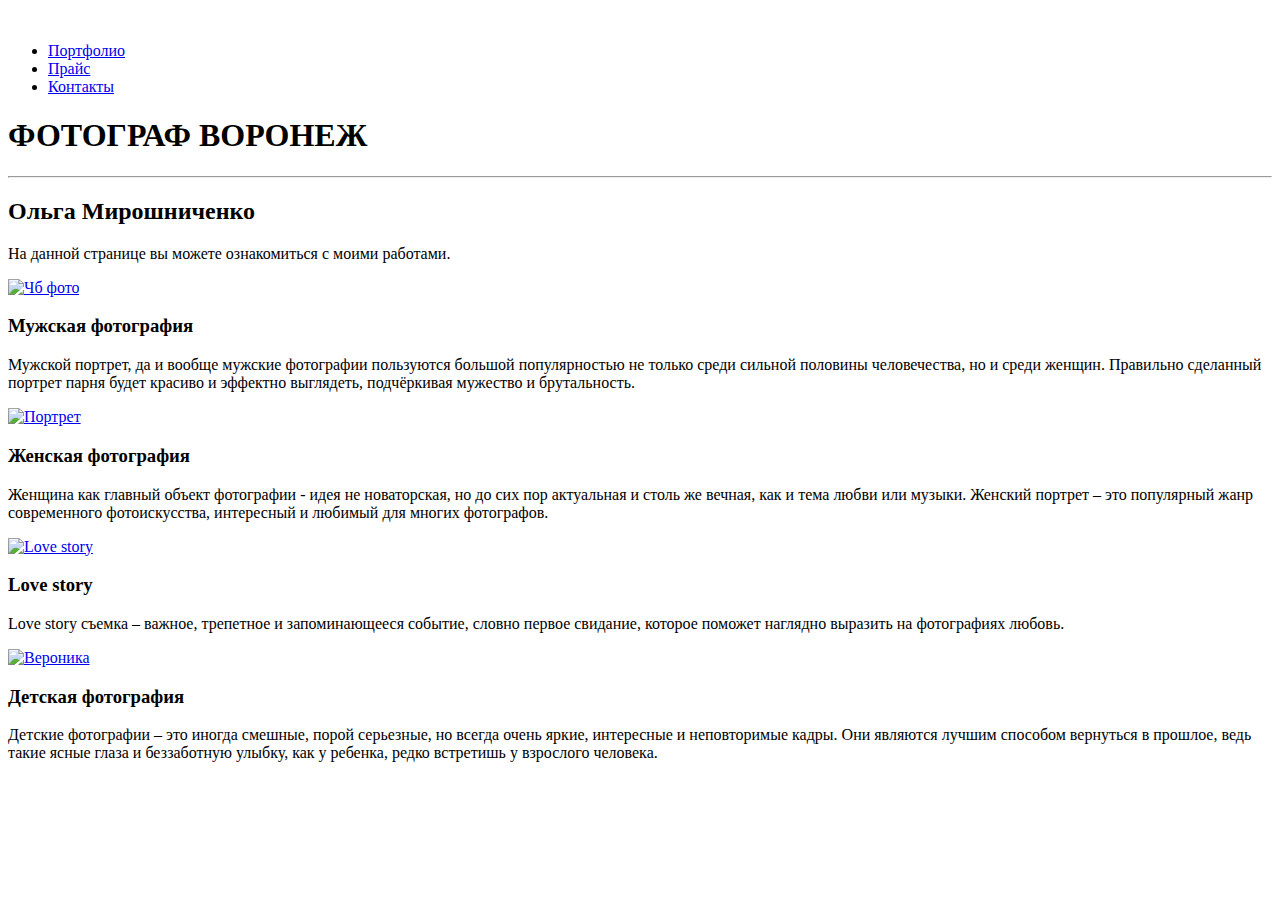
==== index.html @ 82e8f98e "Update index.html" ====
<!DOCTYPE html>
<html lang="ru">
<head>
<meta charset="utf-8">
<meta name="viewport" content="width=device-width, initial-scale=1">
<link rel="stylesheet" href="style.css">
<title>Фотограф Воронеж</title>
<body>
<header>
  <div class="wrap">
 <div class="header">
<div class="logo">
  <a href=""><img src="logo.png" alt=""/></a>
 </div>
          <div class="nav">
  <ul>
   <li class="active"><a href="index.html">Портфолио</a></li>
   <li><a href="прайс.html">Прайс</a></li>
   <li><a href="контакты.html">Контакты</a></li>
  </ul>
 </div>
 <div class="clear"></div> 
 </div>
 </div>
</header>
<section>
<h1>ФОТОГРАФ ВОРОНЕЖ</h1>
<hr>
<h2>Ольга Мирошниченко</h2>
<p>На данной странице вы можете ознакомиться с моими работами.</p>

<div class="row">
  <div class="column">
    <div class="content">
    <a target="_blank"  href="чб фото.jpg">
      <img src="чб фото.jpg" alt="Чб фото">
    </a>  
      <h3>Мужская фотография</h3>
      <p>Мужской портрет, да и вообще мужские фотографии пользуются большой популярностью не только среди сильной половины человечества, но и среди женщин. Правильно сделанный портрет парня будет красиво и эффектно выглядеть, подчёркивая мужество и брутальность.</p>
    </div>
  </div>
  <div class="column">
    <div class="content">
  <a target="_blank"  href="портрет.jpg">
    <img src="портрет.jpg" alt="Портрет">
  </a>
      <h3>Женская фотография</h3>
      <p>Женщина как главный объект фотографии - идея не новаторская, но до сих пор актуальная и столь же вечная, как и тема любви или музыки. Женский портрет – это популярный жанр современного фотоискусства, интересный и любимый для многих фотографов.</p>
    </div>
  </div>
  <div class="column">
    <div class="content">
  <a target="_blank"  href="love story.jpg">
    <img src="love story.jpg" alt="Love story">
  </a>
      <h3>Love story</h3>
      <p>Love story съемка – важное, трепетное и запоминающееся событие, словно первое свидание, которое поможет наглядно выразить на фотографиях любовь.</p>
    </div>
  </div>
  <div class="column">
    <div class="content">
  <a target="_blank"  href="Вероника.jpg">
    <img src="Вероника.jpg" alt="Вероника">
  </a>
      <h3>Детская фотография</h3>
      <p>Детские фотографии – это иногда смешные, порой серьезные, но всегда очень яркие, интересные и неповторимые кадры. Они являются лучшим способом вернуться в прошлое, ведь такие ясные глаза и беззаботную улыбку, как у ребенка, редко встретишь у взрослого человека.</p>
    </div>
 </div>
</div>
</section>
</body>
</html>
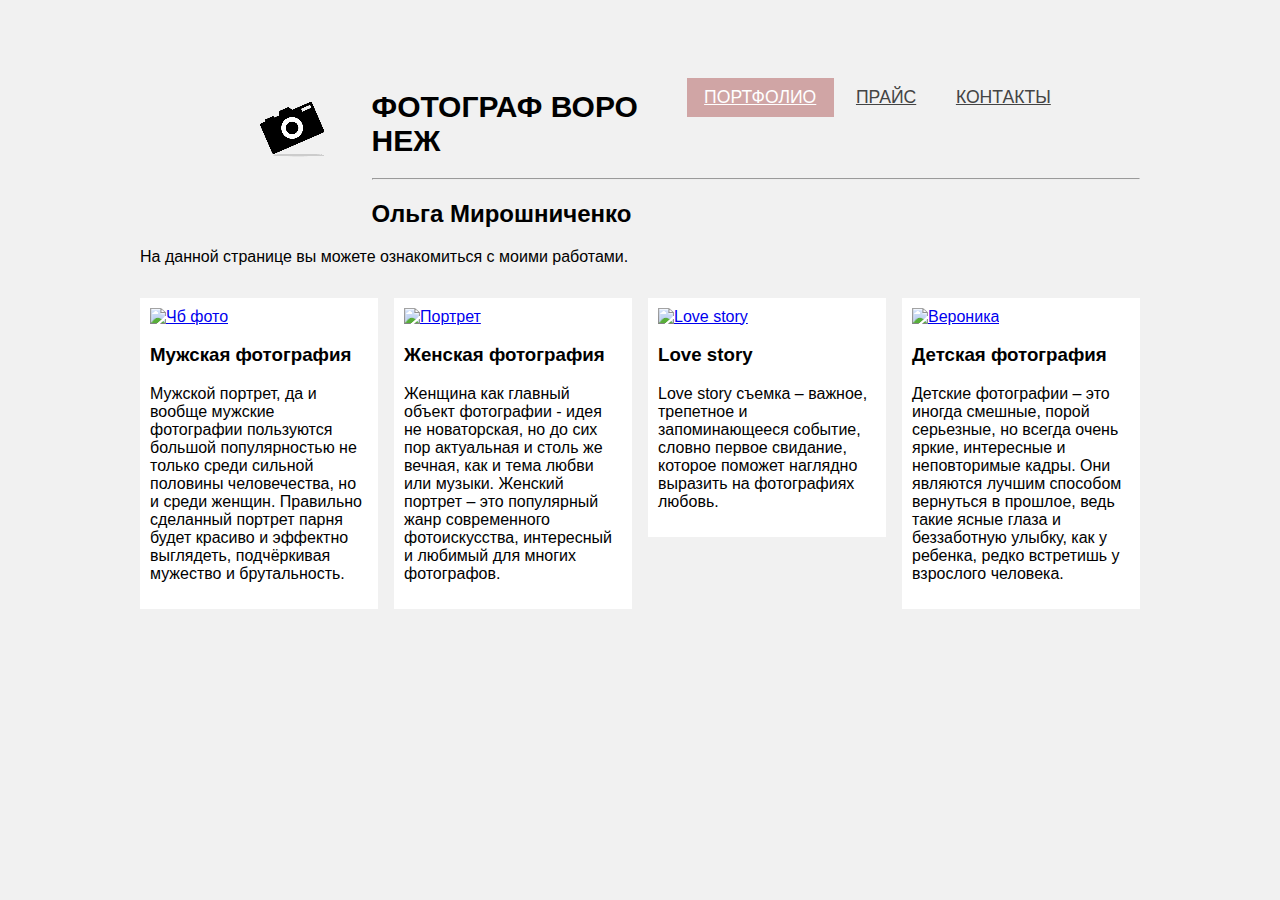
==== commit 227074e4: "Update index.html" ====
--- a/index.html
+++ b/index.html
@@ -10,7 +10,7 @@
   <div class="wrap">
  <div class="header">
 <div class="logo">
-  <a href=""><img src="logo.png" alt=""/></a>
+  <a href=""><img src="img/logo.png" alt=""/></a>
  </div>
           <div class="nav">
   <ul>
@@ -33,7 +33,7 @@
   <div class="column">
     <div class="content">
     <a target="_blank"  href="чб фото.jpg">
-      <img src="чб фото.jpg" alt="Чб фото">
+      <img src="img/чб фото.jpg" alt="Чб фото">
     </a>  
       <h3>Мужская фотография</h3>
       <p>Мужской портрет, да и вообще мужские фотографии пользуются большой популярностью не только среди сильной половины человечества, но и среди женщин. Правильно сделанный портрет парня будет красиво и эффектно выглядеть, подчёркивая мужество и брутальность.</p>
@@ -42,7 +42,7 @@
   <div class="column">
     <div class="content">
   <a target="_blank"  href="портрет.jpg">
-    <img src="портрет.jpg" alt="Портрет">
+    <img src="img/портрет.jpg" alt="Портрет">
   </a>
       <h3>Женская фотография</h3>
       <p>Женщина как главный объект фотографии - идея не новаторская, но до сих пор актуальная и столь же вечная, как и тема любви или музыки. Женский портрет – это популярный жанр современного фотоискусства, интересный и любимый для многих фотографов.</p>
@@ -51,7 +51,7 @@
   <div class="column">
     <div class="content">
   <a target="_blank"  href="love story.jpg">
-    <img src="love story.jpg" alt="Love story">
+    <img src="img/love story.jpg" alt="Love story">
   </a>
       <h3>Love story</h3>
       <p>Love story съемка – важное, трепетное и запоминающееся событие, словно первое свидание, которое поможет наглядно выразить на фотографиях любовь.</p>
@@ -59,7 +59,7 @@
   </div>
   <div class="column">
     <div class="content">
-  <a target="_blank"  href="Вероника.jpg">
+  <a target="_blank"  href="img/Вероника.jpg">
     <img src="Вероника.jpg" alt="Вероника">
   </a>
       <h3>Детская фотография</h3>
--- a/style.css
+++ b/style.css
@@ -0,0 +1,108 @@
+body {
+  font-family: 'Lato', Verdana;
+  font-size: 100%;
+  background: #fff;
+}
+.wrap
+{
+  margin: 0 auto;
+  width: 70%;  /* отступы относительно окна браузера */
+}
+.header{
+  padding: 1.3em 0em; /* поля вокруг текста */
+}
+.logo{
+  float: left; /* обтекание логотипа */
+}
+.logo a {
+  display: block; /* переопределение в блочный  */
+}
+.nav {
+  float: right;   /* обтекание логотипа */
+  margin-top: 0.82em;
+}
+.nav > ul > li {
+  display:inline-block;  /* переопределение в строчно-блочный  */
+}
+.nav > ul > li.active a{
+  background: #d0a5a5;
+  color: #ffffff;
+}
+.nav > ul > li > a {
+  display: block;
+  font-family: 'Lato', sans-serif;
+  font-size: 1.1em;
+  text-transform: uppercase;
+  padding: 0.5em 1em;
+  color: #444;
+  -webkit-transition: 0.9s; /* плавный переход  */
+  -moz-transition: 0.9s;
+  -o-transition: 0.9s;
+  transition: 0.9s;
+}
+.nav > ul > li > a:hover {
+  color: #fff;
+  background: #d0a5a5;
+}
+* {
+    box-sizing: border-box;
+}
+
+body {
+    background-color: #f1f1f1;
+    padding: 20px;
+    font-family: Arial;
+}
+
+section {
+    max-width: 1000px;
+    margin: auto;
+}
+
+h1 {
+    font-size: 30px;
+    word-break: break-all;
+}
+
+.row {
+    margin: 8px -16px;
+}
+
+
+.row,
+.row > .column {
+    padding: 8px;
+}
+
+.column {
+    float: left;
+    width: 25%;
+}
+
+ .row:after {
+    content: "";
+    display: table;
+    clear: both;
+}
+
+.content {
+    background-color: white;
+    padding: 10px;
+}
+
+img {
+  width: 100%;
+}
+
+
+@media screen and (max-width: 900px) {
+    .column {
+        width: 50%;
+    }
+}
+
+
+@media screen and (max-width: 600px) {
+    .column {
+        width: 100%;
+    }
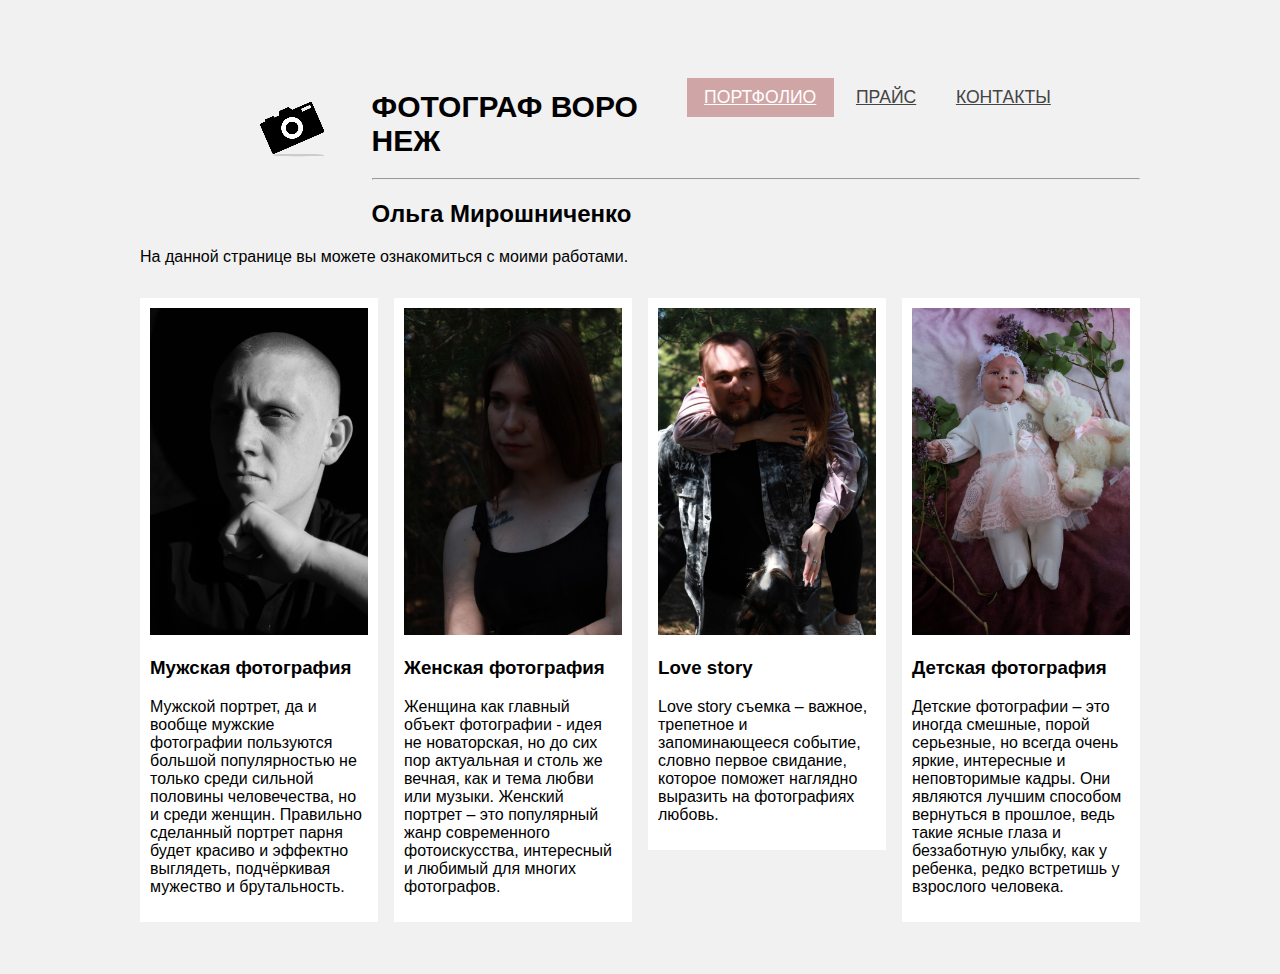
==== commit 551e4af0: "Update index.html" ====
--- a/index.html
+++ b/index.html
@@ -32,7 +32,7 @@
 <div class="row">
   <div class="column">
     <div class="content">
-    <a target="_blank"  href="чб фото.jpg">
+    <a target="_blank"  href="img/чб фото.jpg">
       <img src="img/чб фото.jpg" alt="Чб фото">
     </a>  
       <h3>Мужская фотография</h3>
@@ -41,7 +41,7 @@
   </div>
   <div class="column">
     <div class="content">
-  <a target="_blank"  href="портрет.jpg">
+  <a target="_blank"  href="img/портрет.jpg">
     <img src="img/портрет.jpg" alt="Портрет">
   </a>
       <h3>Женская фотография</h3>
@@ -50,7 +50,7 @@
   </div>
   <div class="column">
     <div class="content">
-  <a target="_blank"  href="love story.jpg">
+  <a target="_blank"  href="img/love story.jpg">
     <img src="img/love story.jpg" alt="Love story">
   </a>
       <h3>Love story</h3>
@@ -60,7 +60,7 @@
   <div class="column">
     <div class="content">
   <a target="_blank"  href="img/Вероника.jpg">
-    <img src="Вероника.jpg" alt="Вероника">
+    <img src="img/Вероника.jpg" alt="Вероника">
   </a>
       <h3>Детская фотография</h3>
       <p>Детские фотографии – это иногда смешные, порой серьезные, но всегда очень яркие, интересные и неповторимые кадры. Они являются лучшим способом вернуться в прошлое, ведь такие ясные глаза и беззаботную улыбку, как у ребенка, редко встретишь у взрослого человека.</p>
